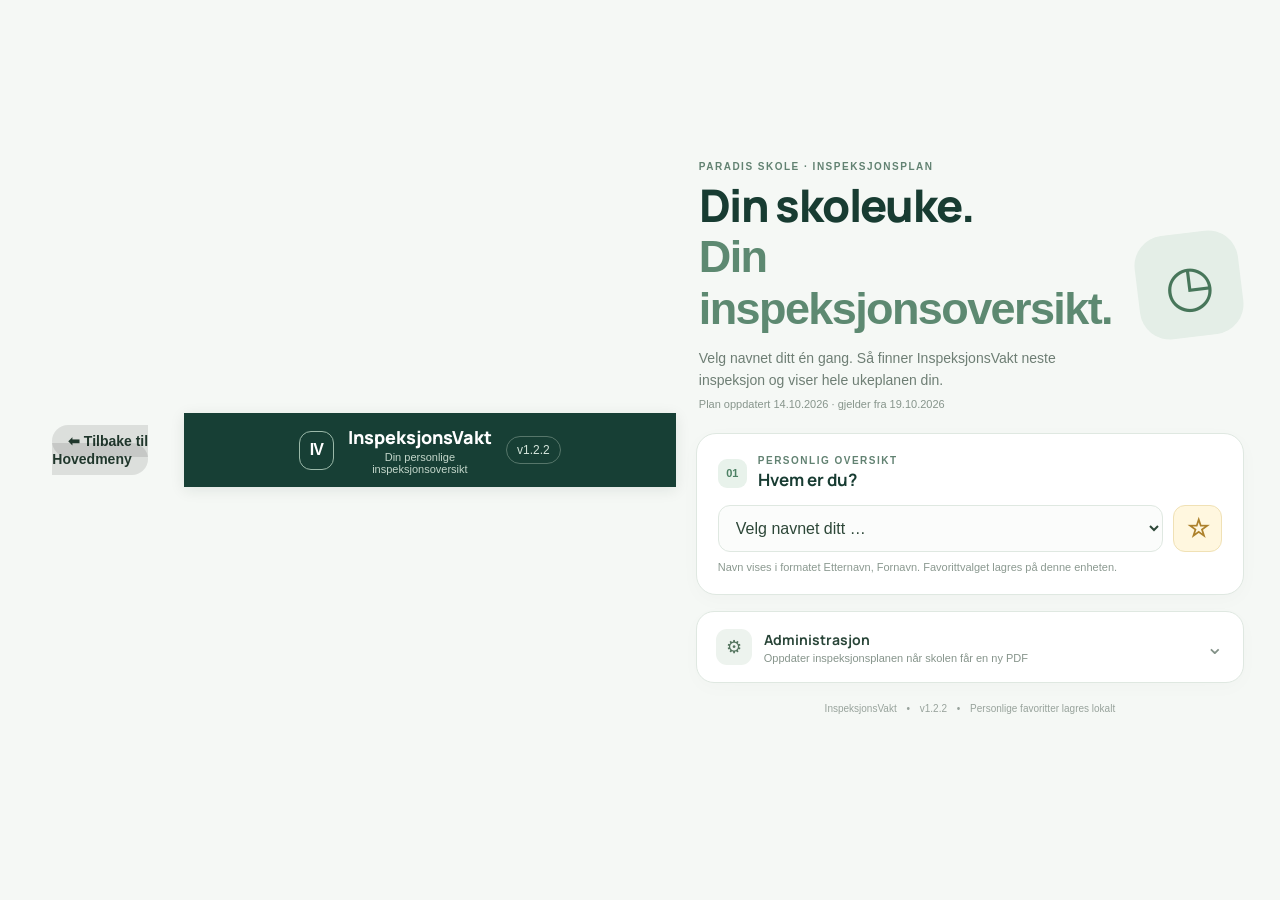
==== inspeksjonsvakt/index.html @ 03079c8e "Add files via upload" ====
<!doctype html>
<html lang="no">
<head>
    <link rel="stylesheet" href="../style.css">
  <meta charset="utf-8">
  <meta name="viewport" content="width=device-width, initial-scale=1">
  <meta name="theme-color" content="#173f35">
  <title>InspeksjonsVakt</title>
  <link rel="stylesheet" href="styles.css">
</head>
<body>
<div style="text-align:center; margin: 15px;"><a href="../index.html" style="text-decoration:none; background:rgba(0,0,0,0.1); color:inherit; padding:8px 16px; border-radius:20px; font-size:14px; font-weight:bold;">⬅ Tilbake til Hovedmeny</a></div>
  <header class="topbar">
    <div class="brand-mark">IV</div>
    <div class="brand-copy"><div class="brand">InspeksjonsVakt</div><div class="tagline">Din personlige inspeksjonsoversikt</div></div>
    <span class="version">v1.2.2</span>
  </header>
  <main>
    <section class="intro">
      <div>
        <p class="eyebrow">PARADIS SKOLE · INSPEKSJONSPLAN</p>
        <h1>Din skoleuke.<br><em>Din inspeksjonsoversikt.</em></h1>
        <p class="intro-text">Velg navnet ditt én gang. Så finner InspeksjonsVakt neste inspeksjon og viser hele ukeplanen din.</p>
        <p id="planMeta" class="plan-meta">Laster inspeksjonsplan …</p>
      </div>
      <div class="hero-symbol" aria-hidden="true">◷</div>
    </section>

    <section class="panel person-panel">
      <div class="panel-heading"><div class="step">01</div><div><p class="eyebrow">PERSONLIG OVERSIKT</p><h2>Hvem er du?</h2></div></div>
      <div class="person-controls">
        <select id="personSelect" aria-label="Velg navnet ditt"><option value="">Velg navnet ditt …</option></select>
        <button id="favoriteBtn" class="star-button" type="button" title="Lagre som favoritt" aria-label="Lagre som favoritt">☆</button>
      </div>
      <p class="small-note">Navn vises i formatet Etternavn, Fornavn. Favorittvalget lagres på denne enheten.</p>
    </section>

    <section id="dashboard" class="dashboard hidden">
      <div class="next-heading">
        <div><p class="eyebrow">DIN NESTE INSPEKSJON</p><h2 id="nextDate">—</h2></div>
        <div class="next-clock">◷</div>
      </div>
      <div class="next-card">
        <div class="next-time" id="nextTime">—</div>
        <div class="next-area-label">OMRÅDE</div>
        <div class="next-area" id="nextArea">—</div>
        <div id="countdown" class="countdown"></div>
      </div>
      <div class="week-box">
        <div class="week-header">
          <div><p class="eyebrow">DIN UKEPLAN</p><h3 id="weekTitle">Denne uken</h3></div>
          <div class="week-controls">
            <button id="prevWeek" class="week-arrow" aria-label="Forrige uke">‹</button>
            <button id="currentWeek" class="week-current">Denne uken</button>
            <button id="nextWeek" class="week-arrow" aria-label="Neste uke">›</button>
          </div>
        </div>
        <div id="weekGrid" class="week-grid"></div>
        <p class="week-footnote">Ved koder med skråstrek brukes første kode i partallsuker og andre kode i oddetallsuker, slik planen er tolket.</p>
      </div>
      <div class="upcoming-block">
        <div class="block-heading"><div class="step">02</div><h3>Kommende inspeksjoner</h3></div>
        <div id="upcomingList" class="upcoming-list"></div>
      </div>
    </section>

    <section id="unknownNotice" class="notice hidden" role="status">
      <span class="notice-icon">!</span><div><strong>Navnekoder må avklares</strong><p id="unknownText"></p></div>
    </section>

    <details class="admin-panel" id="adminPanel">
      <summary><span class="admin-icon">⚙</span><span><strong>Administrasjon</strong><small>Oppdater inspeksjonsplanen når skolen får en ny PDF</small></span><span class="summary-chevron">⌄</span></summary>
      <div class="admin-content">
        <div class="admin-step"><span>1</span><div><strong>Last opp ny inspeksjonsplan</strong><p>PDF-en bør ha samme tabelloppsett som planen fra Paradis skole. Appen leser tekst fra tabellen; skannede bildefiler kan ikke leses automatisk.</p></div></div>
        <label class="upload-box" for="pdfInput"><span class="upload-symbol">↑</span><strong>Velg PDF-fil</strong><small id="pdfFileName">Ingen fil valgt</small><input id="pdfInput" type="file" accept="application/pdf,.pdf"></label>
        <div class="effective-row"><label for="startDateInput">Planen gjelder fra (mandag)</label><input id="startDateInput" type="date" value="2026-10-19"></div>
        <button id="parsePdfBtn" class="button-primary" type="button" disabled>Les PDF og erstatt plan</button>
        <p id="parseStatus" class="status-text"></p>
        <div class="admin-divider"></div>
        <div class="admin-step"><span>2</span><div><strong>Kontroller ukjente navnekoder</strong><p>Disse kodene finnes i inspeksjonsplanen, men ikke i navnelisten. Fyll inn navn når de er avklart.</p></div></div>
        <div id="unknownEditor" class="unknown-editor"></div>
        <button id="saveNamesBtn" class="button-secondary" type="button">Lagre navneoppslag</button>
        <div class="admin-divider"></div>
        <div class="admin-step"><span>3</span><div><strong>Publiser den nye planen til alle</strong><p>Last ned <code>plan.json</code> og erstatt filen med samme navn i GitHub-repositoryet. Da får alle brukerne den samme planen etter at nettsiden er oppdatert.</p></div></div>
        <div class="admin-actions">
          <button id="exportPlanBtn" class="button-primary" type="button">Last ned plan.json</button>
          <button id="restorePlanBtn" class="button-secondary" type="button">Forkast lokale endringer</button>
        </div>
        <p class="admin-warning"><strong>Viktig om deling:</strong> Planen inneholder ansattes navn og hvor/når de har inspeksjon. Ikke legg <code>plan.json</code> i et offentlig GitHub-repository uten at skolen har godkjent offentlig publisering. GitHub Pages har ikke innlogging i denne løsningen.</p>
      </div>
    </details>

    <footer>InspeksjonsVakt <span>•</span> v1.2.2 <span>•</span> Personlige favoritter lagres lokalt</footer>
  </main>
  <script src="app.js" type="module"></script>
</body>
</html>
---- style.css ----
:root {
      --bg-color: #FAF7F2;
      --card-bg: rgba(255, 255, 255, 0.85);
      --text-main: #2C1A1D;
      --text-muted: #7D6B6E;
      
      /* Pastel Accent Colors */
      --fresh-bg: #FFE082;
      --fresh-hover: #FFD54F;
      --fresh-border: #FFB74D;
      
      --yes-bg: #A5D6A7;
      --yes-hover: #81C784;
      --yes-border: #66BB6A;
      
      --no-bg: #EF9A9A;
      --no-hover: #E57373;
      --no-border: #EF5350;

      --shadow: 0 12px 32px rgba(44, 26, 29, 0.06);
      --radius: 24px;
    }

    * {
      box-sizing: border-box;
      margin: 0;
      padding: 0;
      font-family: 'Plus Jakarta Sans', -apple-system, BlinkMacSystemFont, sans-serif;
      -webkit-tap-highlight-color: transparent;
    }

    body {
      background-color: var(--bg-color);
      background-image: 
        radial-gradient(at 10% 10%, rgba(255, 224, 130, 0.25) 0px, transparent 50%),
        radial-gradient(at 90% 90%, rgba(165, 214, 167, 0.25) 0px, transparent 50%),
        radial-gradient(at 50% 50%, rgba(239, 154, 154, 0.15) 0px, transparent 50%);
      background-attachment: fixed;
      color: var(--text-main);
      min-height: 100vh;
      display: flex;
      justify-content: center;
      align-items: center;
      padding: 20px 16px;
    }

    .app-container {
      width: 100%;
      max-width: 440px;
      display: flex;
      flex-direction: column;
      gap: 20px;
    }

    header {
      text-align: center;
      padding: 8px 0;
    }

    header h1 {
      font-size: 1.75rem;
      font-weight: 800;
      letter-spacing: -0.5px;
      color: var(--text-main);
      display: flex;
      align-items: center;
      justify-content: center;
      gap: 8px;
    }

    header p {
      font-size: 0.9rem;
      color: var(--text-muted);
      margin-top: 4px;
      font-weight: 600;
    }

    .card {
      background: var(--card-bg);
      backdrop-filter: blur(12px);
      -webkit-backdrop-filter: blur(12px);
      border: 1px solid rgba(255, 255, 255, 0.9);
      border-radius: var(--radius);
      padding: 24px;
      box-shadow: var(--shadow);
    }

    /* Status Visual Card */
    .status-display {
      text-align: center;
      display: flex;
      flex-direction: column;
      align-items: center;
      gap: 16px;
      position: relative;
      overflow: hidden;
    }

    .status-icon-wrapper {
      width: 110px;
      height: 110px;
      display: flex;
      align-items: center;
      justify-content: center;
      background: #FFFFFF;
      border-radius: 50%;
      box-shadow: 0 8px 20px rgba(0,0,0,0.04);
      padding: 16px;
      transition: transform 0.3s cubic-bezier(0.34, 1.56, 0.64, 1);
    }

    .status-icon-wrapper svg {
      width: 100%;
      height: 100%;
    }

    .status-badge {
      font-size: 1.35rem;
      font-weight: 800;
      color: var(--text-main);
    }

    .status-time {
      font-size: 0.85rem;
      font-weight: 600;
      color: var(--text-muted);
      background: rgba(0,0,0,0.04);
      padding: 6px 14px;
      border-radius: 20px;
    }

    /* Action Question & Buttons */
    .action-section {
      display: flex;
      flex-direction: column;
      gap: 16px;
    }

    .question-title {
      font-size: 0.85rem;
      font-weight: 800;
      text-transform: uppercase;
      letter-spacing: 1px;
      color: var(--text-muted);
      text-align: center;
    }

    .btn-group {
      display: flex;
      flex-direction: column;
      gap: 12px;
    }

    .btn {
      width: 100%;
      border: none;
      border-radius: 18px;
      padding: 16px 20px;
      font-size: 1rem;
      font-weight: 700;
      color: var(--text-main);
      cursor: pointer;
      display: flex;
      align-items: center;
      justify-content: space-between;
      transition: all 0.2s ease;
      box-shadow: 0 4px 12px rgba(0,0,0,0.03);
    }

    .btn:active {
      transform: scale(0.98);
    }

    .btn-icon-box {
      width: 36px;
      height: 36px;
      display: flex;
      align-items: center;
      justify-content: center;
    }

    .btn-fresh {
      background: var(--fresh-bg);
      border: 1.5px solid var(--fresh-border);
    }
    .btn-fresh:hover { background: var(--fresh-hover); }

    .btn-yes {
      background: var(--yes-bg);
      border: 1.5px solid var(--yes-border);
    }
    .btn-yes:hover { background: var(--yes-hover); }

    .btn-no {
      background: var(--no-bg);
      border: 1.5px solid var(--no-border);
    }
    .btn-no:hover { background: var(--no-hover); }

    /* Note Input */
    .note-input-container {
      display: flex;
      gap: 8px;
      margin-top: 4px;
    }

    .note-input {
      flex: 1;
      border: 1px solid rgba(0,0,0,0.08);
      border-radius: 12px;
      padding: 10px 14px;
      font-size: 0.85rem;
      background: #FFFFFF;
      color: var(--text-main);
      outline: none;
    }

    /* History Log */
    .history-title {
      font-size: 0.8rem;
      font-weight: 700;
      color: var(--text-muted);
      margin-bottom: 10px;
      text-transform: uppercase;
      letter-spacing: 0.5px;
    }

    .history-list {
      list-style: none;
      display: flex;
      flex-direction: column;
      gap: 8px;
      max-height: 140px;
      overflow-y: auto;
    }

    .history-item {
      display: flex;
      justify-content: space-between;
      align-items: center;
      font-size: 0.8rem;
      padding: 8px 12px;
      background: rgba(0,0,0,0.02);
      border-radius: 10px;
    }

    .history-text {
      font-weight: 600;
    }

    .history-time {
      color: var(--text-muted);
    }
---- inspeksjonsvakt/styles.css ----
@import url('https://fonts.googleapis.com/css2?family=DM+Sans:wght@400;500;600;700&family=Manrope:wght@500;600;700;800&display=swap');
:root{--ink:#183c32;--green:#1d5545;--mint:#e9f2ed;--paper:#f5f8f5;--muted:#75847b;--line:#dfe8e1;--gold:#d6a84e;--red:#9b4e3c}
*{box-sizing:border-box}body{margin:0;background:var(--paper);color:#20372c;font-family:'DM Sans',sans-serif}button,input,select{font:inherit}button{cursor:pointer;border:0;border-radius:12px;font-weight:700}.hidden{display:none!important}.topbar{height:74px;background:#173f35;color:#fff;display:flex;align-items:center;gap:12px;padding:0 max(20px,calc((100vw - 1050px)/2));position:sticky;top:0;z-index:5;box-shadow:0 3px 14px #102b2218}.brand-mark{height:39px;width:39px;border:1px solid #9bb9a9;border-radius:12px;display:grid;place-items:center;font-weight:800;letter-spacing:-1px}.brand{font:800 18px Manrope,sans-serif}.tagline{font-size:11px;color:#c4d7cb;margin-top:2px}.version{margin-left:auto;font-size:12px;color:#d4e5db;border:1px solid #56766a;border-radius:99px;padding:6px 10px}main{max-width:920px;margin:0 auto;padding:26px 20px 45px}.intro{display:flex;align-items:center;justify-content:space-between;gap:25px;padding:14px 3px 23px}.eyebrow{font-size:10px;letter-spacing:1.5px;font-weight:800;color:#628272;margin:0 0 8px}.intro h1{font:800 clamp(29px,5vw,45px)/1.12 Manrope,sans-serif;color:var(--ink);letter-spacing:-1.6px;margin:0}.intro h1 em{font-style:normal;color:#5d8971}.intro-text{max-width:570px;color:#6e7e74;line-height:1.6;margin:12px 0 7px;font-size:14px}.plan-meta{font-size:11px;color:#87958c;margin:0}.hero-symbol{height:104px;width:104px;flex:0 0 104px;border-radius:30px;background:#e4eee7;color:#47765a;display:grid;place-items:center;font-size:57px;transform:rotate(-7deg)}.panel{background:#fff;border:1px solid var(--line);border-radius:20px;padding:21px;margin-bottom:15px;box-shadow:0 5px 20px #183c3206}.panel-heading{display:flex;align-items:center;gap:11px;margin-bottom:14px}.step{height:29px;width:29px;flex:0 0 29px;border-radius:9px;background:#e8f2eb;color:#4d8064;display:grid;place-items:center;font-size:11px;font-weight:800}.panel-heading h2{font:700 17px Manrope,sans-serif;color:var(--ink);margin:0}.panel-heading .eyebrow{margin:0 0 2px}.person-controls{display:flex;gap:10px}.person-controls select{flex:1;min-width:0;border:1px solid var(--line);border-radius:12px;padding:13px;background:#fbfcfb;color:#2d4738}.star-button{width:49px;background:#fff7df;border:1px solid #f0e1b5;color:#ad812b;font-size:25px}.small-note{font-size:11px;color:#8b9990;margin:9px 0 0}.dashboard{background:#eaf2ec;border:1px solid #d6e4d9;border-radius:20px;padding:21px;margin-bottom:15px}.next-heading{display:flex;align-items:center;justify-content:space-between}.next-heading h2{font:700 21px Manrope,sans-serif;color:var(--ink);margin:0;text-transform:capitalize}.next-clock{height:42px;width:42px;background:#dce9df;border-radius:13px;display:grid;place-items:center;color:#477858;font-size:25px}.next-card{background:#fff;border:1px solid #dbe7de;border-radius:17px;padding:20px;margin-top:14px}.next-time{font:800 36px Manrope,sans-serif;letter-spacing:-1px;color:#1b4b37}.next-area-label{font-size:10px;letter-spacing:1.4px;color:#84958a;font-weight:800;margin-top:12px}.next-area{font:700 20px Manrope,sans-serif;color:#294c39;margin-top:4px}.countdown{font-size:12px;color:#6e8275;margin-top:9px}.week-box{background:#fff;border:1px solid #dce8de;border-radius:16px;padding:16px;margin-top:16px}.week-header{display:flex;align-items:center;justify-content:space-between;gap:10px;margin-bottom:13px}.week-header h3{font:700 17px Manrope,sans-serif;color:var(--ink);margin:0}.week-controls{display:flex;align-items:center;gap:5px}.week-arrow,.week-current{background:#edf4ee;color:#3e6b4d;padding:7px 11px;border-radius:9px;font-weight:700}.week-arrow{font-size:20px;line-height:1;min-width:34px}.week-current{font-size:11px}.week-grid{display:grid;grid-template-columns:repeat(5,minmax(0,1fr));gap:8px}.week-day{min-height:108px;border:1px solid #e3ebe4;border-radius:11px;padding:9px 8px;background:#fbfcfb}.week-day.is-today{background:#eff7f0;border-color:#9ebda5}.week-day-head{display:flex;justify-content:space-between;align-items:center;gap:4px;color:#829187;font-size:10px}.week-day-head strong{font:700 17px Manrope,sans-serif;color:#315641}.week-event{margin-top:8px;border-left:3px solid #659777;background:#eaf3ec;border-radius:5px;padding:6px 6px;display:flex;flex-direction:column;gap:3px}.week-event b{font-size:10px;color:#30583f}.week-event span{font-size:10px;line-height:1.25;color:#5e7565;overflow-wrap:anywhere}.week-empty{font-size:10px;color:#a2ada5;margin-top:16px}.week-footnote{font-size:10px;color:#88978d;margin:11px 0 0;line-height:1.5}.upcoming-block{margin-top:21px}.block-heading{display:flex;align-items:center;gap:10px;margin-bottom:11px}.block-heading h3{font:700 16px Manrope,sans-serif;color:var(--ink);margin:0}.upcoming-list{display:grid;gap:8px}.upcoming-item{display:flex;align-items:center;gap:12px;background:#f8fbf8;border:1px solid #dce8de;border-radius:12px;padding:11px 13px}.upcoming-date{min-width:76px;font-size:11px;font-weight:700;color:#5c7866}.upcoming-time{font-size:12px;font-weight:700;color:#2b4a37}.upcoming-area{font-size:11px;color:#74847a;margin-top:3px}.notice{display:flex;gap:12px;align-items:flex-start;background:#fff8e9;border:1px solid #edddb5;border-radius:14px;padding:14px;margin:0 0 15px}.notice-icon{height:24px;width:24px;flex:0 0 24px;background:#f5e9c8;color:#9c7420;border-radius:8px;display:grid;place-items:center;font-weight:800}.notice strong{font-size:13px;color:#75591f}.notice p{font-size:12px;line-height:1.5;color:#806d46;margin:4px 0 0}.admin-panel{background:#fff;border:1px solid var(--line);border-radius:18px;margin-top:16px;box-shadow:0 5px 20px #183c3205}.admin-panel summary{list-style:none;display:flex;align-items:center;gap:12px;padding:17px 19px;cursor:pointer}.admin-panel summary::-webkit-details-marker{display:none}.admin-icon{width:36px;height:36px;display:grid;place-items:center;background:#edf3ee;border-radius:11px;color:#54745e;font-size:18px}.admin-panel summary strong{display:block;color:#294538;font:700 14px Manrope,sans-serif}.admin-panel summary small{display:block;color:#86948b;font-size:11px;margin-top:3px}.summary-chevron{margin-left:auto;color:#829187;font-size:21px}.admin-content{padding:0 19px 19px;border-top:1px solid #edf1ed}.admin-step{display:flex;gap:11px;margin:17px 0 11px}.admin-step>span{height:24px;width:24px;flex:0 0 24px;border-radius:8px;background:#e8f2eb;color:#4d8064;display:grid;place-items:center;font-size:11px;font-weight:800}.admin-step strong{font-size:13px;color:#315541}.admin-step p{font-size:11px;line-height:1.5;color:#819087;margin:4px 0 0}.upload-box{display:flex;align-items:center;gap:10px;padding:13px;border:1px dashed #b8cdbf;border-radius:13px;background:#f8fbf8;cursor:pointer}.upload-symbol{height:33px;width:33px;display:grid;place-items:center;border-radius:10px;background:#e2eee5;color:#4e7b60;font-size:21px}.upload-box strong{font-size:12px;color:#315541}.upload-box small{margin-left:auto;font-size:11px;color:#89978e;max-width:45%;overflow-wrap:anywhere;text-align:right}.upload-box input{display:none}.effective-row{display:flex;align-items:center;justify-content:space-between;gap:10px;margin:12px 0}.effective-row label{font-size:11px;font-weight:700;color:#63776a}.effective-row input{border:1px solid var(--line);border-radius:9px;padding:8px;font-size:12px;color:#355240}.button-primary,.button-secondary{padding:10px 14px;font-size:12px}.button-primary{background:var(--green);color:white}.button-primary:disabled{opacity:.45;cursor:not-allowed}.button-secondary{background:#edf3ee;color:#3c654d}.status-text{font-size:11px;line-height:1.5;color:#718279;margin:9px 0 0;white-space:pre-line}.admin-divider{height:1px;background:#edf1ed;margin:18px 0}.unknown-editor{display:grid;grid-template-columns:repeat(3,minmax(0,1fr));gap:8px;margin:12px 0}.unknown-field{display:flex;flex-direction:column;gap:5px}.unknown-field label{font-size:10px;font-weight:800;color:#74847a}.unknown-field input{width:100%;min-width:0;border:1px solid var(--line);border-radius:9px;padding:9px;font-size:11px}.admin-actions{display:flex;gap:8px;flex-wrap:wrap}.admin-warning{font-size:11px;line-height:1.55;color:#875e37;background:#fff7ec;border-radius:10px;padding:11px;margin:14px 0 0}.admin-warning strong{color:#784d29}code{font-size:10px;background:#f0f3f0;padding:2px 4px;border-radius:4px}footer{text-align:center;color:#98a39c;font-size:10px;padding:20px}footer span{padding:0 7px}
@media(max-width:700px){main{padding:17px 12px 34px}.topbar{padding:0 14px;height:67px}.intro{padding:10px 2px 20px}.intro h1{font-size:32px}.hero-symbol{width:68px;height:68px;flex-basis:68px;border-radius:20px;font-size:38px}.intro-text{font-size:12px}.panel,.dashboard{padding:16px;border-radius:17px}.next-time{font-size:32px}.week-grid{grid-template-columns:repeat(2,minmax(0,1fr))}.week-day{min-height:84px}.week-header{align-items:flex-start;flex-direction:column}.week-controls{align-self:flex-end}.unknown-editor{grid-template-columns:1fr}.effective-row{align-items:flex-start;flex-direction:column}.effective-row input{width:100%}}
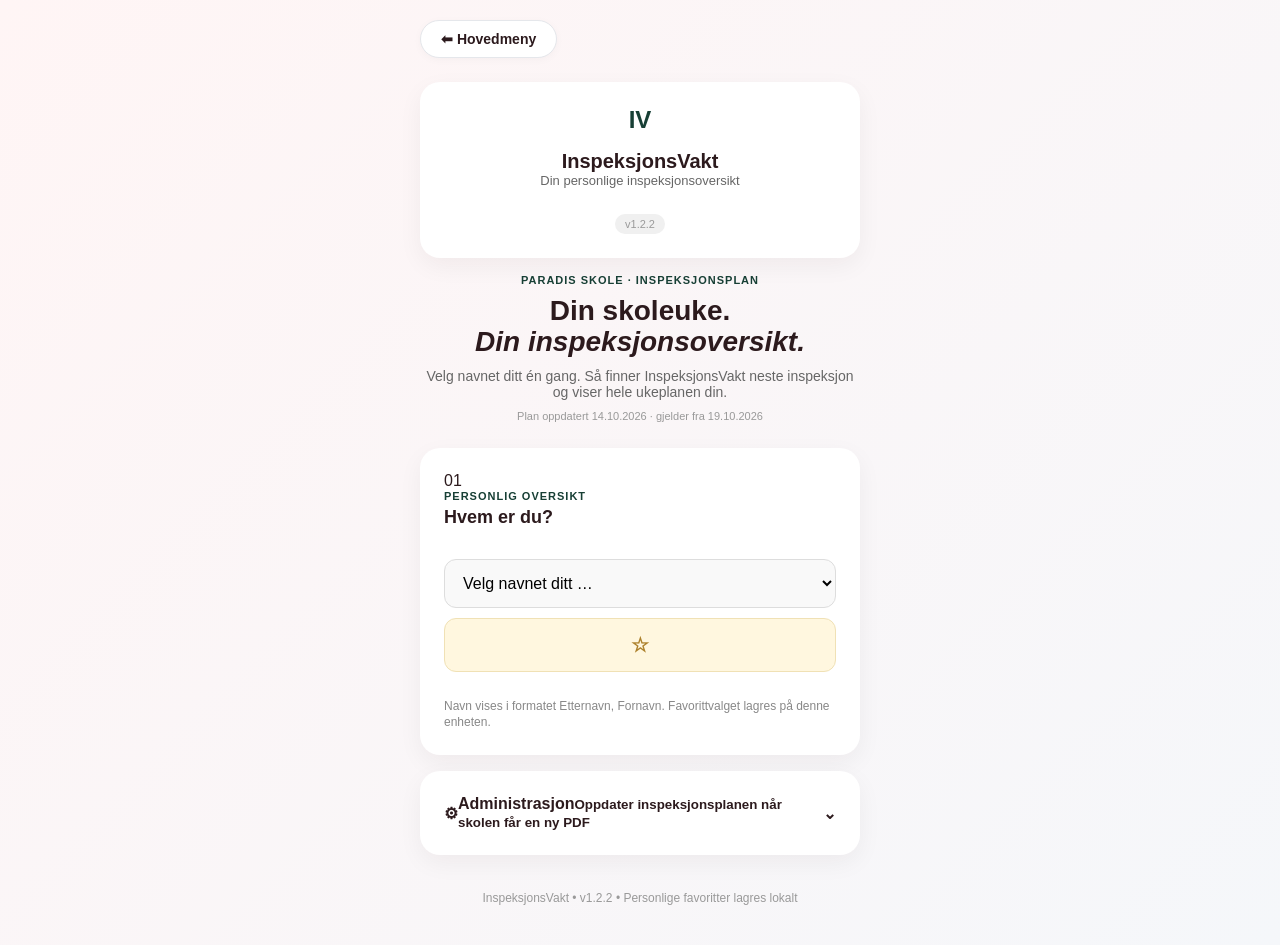
==== commit 624505df: "Add files via upload" ====
--- a/inspeksjonsvakt/index.html
+++ b/inspeksjonsvakt/index.html
@@ -1,7 +1,7 @@
 <!doctype html>
 <html lang="no">
 <head>
-    <link rel="stylesheet" href="../style.css">
+  <link rel="stylesheet" href="../style.css">
   <meta charset="utf-8">
   <meta name="viewport" content="width=device-width, initial-scale=1">
   <meta name="theme-color" content="#173f35">
@@ -9,13 +9,14 @@
   <link rel="stylesheet" href="styles.css">
 </head>
 <body>
-<div style="text-align:center; margin: 15px;"><a href="../index.html" style="text-decoration:none; background:rgba(0,0,0,0.1); color:inherit; padding:8px 16px; border-radius:20px; font-size:14px; font-weight:bold;">⬅ Tilbake til Hovedmeny</a></div>
-  <header class="topbar">
+<div class="app-container">
+<a href="../index.html" class="back-button">⬅ Hovedmeny</a>
+  <div class="card" style="align-items: center; text-align: center; border-radius: 20px;">
     <div class="brand-mark">IV</div>
     <div class="brand-copy"><div class="brand">InspeksjonsVakt</div><div class="tagline">Din personlige inspeksjonsoversikt</div></div>
     <span class="version">v1.2.2</span>
-  </header>
-  <main>
+  </div>
+  <div style="display:flex; flex-direction:column; gap:16px;">
     <section class="intro">
       <div>
         <p class="eyebrow">PARADIS SKOLE · INSPEKSJONSPLAN</p>
@@ -26,7 +27,7 @@
       <div class="hero-symbol" aria-hidden="true">◷</div>
     </section>
 
-    <section class="panel person-panel">
+    <section class="card">
       <div class="panel-heading"><div class="step">01</div><div><p class="eyebrow">PERSONLIG OVERSIKT</p><h2>Hvem er du?</h2></div></div>
       <div class="person-controls">
         <select id="personSelect" aria-label="Velg navnet ditt"><option value="">Velg navnet ditt …</option></select>
@@ -35,7 +36,7 @@
       <p class="small-note">Navn vises i formatet Etternavn, Fornavn. Favorittvalget lagres på denne enheten.</p>
     </section>
 
-    <section id="dashboard" class="dashboard hidden">
+    <section id="dashboard" class="card hidden">
       <div class="next-heading">
         <div><p class="eyebrow">DIN NESTE INSPEKSJON</p><h2 id="nextDate">—</h2></div>
         <div class="next-clock">◷</div>
@@ -68,7 +69,7 @@
       <span class="notice-icon">!</span><div><strong>Navnekoder må avklares</strong><p id="unknownText"></p></div>
     </section>
 
-    <details class="admin-panel" id="adminPanel">
+    <details class="card admin-panel" id="adminPanel">
       <summary><span class="admin-icon">⚙</span><span><strong>Administrasjon</strong><small>Oppdater inspeksjonsplanen når skolen får en ny PDF</small></span><span class="summary-chevron">⌄</span></summary>
       <div class="admin-content">
         <div class="admin-step"><span>1</span><div><strong>Last opp ny inspeksjonsplan</strong><p>PDF-en bør ha samme tabelloppsett som planen fra Paradis skole. Appen leser tekst fra tabellen; skannede bildefiler kan ikke leses automatisk.</p></div></div>
@@ -91,7 +92,8 @@
     </details>
 
     <footer>InspeksjonsVakt <span>•</span> v1.2.2 <span>•</span> Personlige favoritter lagres lokalt</footer>
-  </main>
+  </div>
   <script src="app.js" type="module"></script>
+</div>
 </body>
 </html>
--- a/style.css
+++ b/style.css
@@ -1,255 +1,63 @@
-
-    :root {
-      --bg-color: #FAF7F2;
-      --card-bg: rgba(255, 255, 255, 0.85);
-      --text-main: #2C1A1D;
-      --text-muted: #7D6B6E;
-      
-      /* Pastel Accent Colors */
-      --fresh-bg: #FFE082;
-      --fresh-hover: #FFD54F;
-      --fresh-border: #FFB74D;
-      
-      --yes-bg: #A5D6A7;
-      --yes-hover: #81C784;
-      --yes-border: #66BB6A;
-      
-      --no-bg: #EF9A9A;
-      --no-hover: #E57373;
-      --no-border: #EF5350;
-
-      --shadow: 0 12px 32px rgba(44, 26, 29, 0.06);
-      --radius: 24px;
-    }
-
-    * {
-      box-sizing: border-box;
-      margin: 0;
-      padding: 0;
-      font-family: 'Plus Jakarta Sans', -apple-system, BlinkMacSystemFont, sans-serif;
-      -webkit-tap-highlight-color: transparent;
-    }
-
-    body {
-      background-color: var(--bg-color);
-      background-image: 
-        radial-gradient(at 10% 10%, rgba(255, 224, 130, 0.25) 0px, transparent 50%),
-        radial-gradient(at 90% 90%, rgba(165, 214, 167, 0.25) 0px, transparent 50%),
-        radial-gradient(at 50% 50%, rgba(239, 154, 154, 0.15) 0px, transparent 50%);
-      background-attachment: fixed;
-      color: var(--text-main);
-      min-height: 100vh;
-      display: flex;
-      justify-content: center;
-      align-items: center;
-      padding: 20px 16px;
-    }
-
-    .app-container {
-      width: 100%;
-      max-width: 440px;
-      display: flex;
-      flex-direction: column;
-      gap: 20px;
-    }
-
-    header {
-      text-align: center;
-      padding: 8px 0;
-    }
-
-    header h1 {
-      font-size: 1.75rem;
-      font-weight: 800;
-      letter-spacing: -0.5px;
-      color: var(--text-main);
-      display: flex;
-      align-items: center;
-      justify-content: center;
-      gap: 8px;
-    }
-
-    header p {
-      font-size: 0.9rem;
-      color: var(--text-muted);
-      margin-top: 4px;
-      font-weight: 600;
-    }
-
-    .card {
-      background: var(--card-bg);
-      backdrop-filter: blur(12px);
-      -webkit-backdrop-filter: blur(12px);
-      border: 1px solid rgba(255, 255, 255, 0.9);
-      border-radius: var(--radius);
-      padding: 24px;
-      box-shadow: var(--shadow);
-    }
-
-    /* Status Visual Card */
-    .status-display {
-      text-align: center;
-      display: flex;
-      flex-direction: column;
-      align-items: center;
-      gap: 16px;
-      position: relative;
-      overflow: hidden;
-    }
-
-    .status-icon-wrapper {
-      width: 110px;
-      height: 110px;
-      display: flex;
-      align-items: center;
-      justify-content: center;
-      background: #FFFFFF;
-      border-radius: 50%;
-      box-shadow: 0 8px 20px rgba(0,0,0,0.04);
-      padding: 16px;
-      transition: transform 0.3s cubic-bezier(0.34, 1.56, 0.64, 1);
-    }
-
-    .status-icon-wrapper svg {
-      width: 100%;
-      height: 100%;
-    }
-
-    .status-badge {
-      font-size: 1.35rem;
-      font-weight: 800;
-      color: var(--text-main);
-    }
-
-    .status-time {
-      font-size: 0.85rem;
-      font-weight: 600;
-      color: var(--text-muted);
-      background: rgba(0,0,0,0.04);
-      padding: 6px 14px;
-      border-radius: 20px;
-    }
-
-    /* Action Question & Buttons */
-    .action-section {
-      display: flex;
-      flex-direction: column;
-      gap: 16px;
-    }
-
-    .question-title {
-      font-size: 0.85rem;
-      font-weight: 800;
-      text-transform: uppercase;
-      letter-spacing: 1px;
-      color: var(--text-muted);
-      text-align: center;
-    }
-
-    .btn-group {
-      display: flex;
-      flex-direction: column;
-      gap: 12px;
-    }
-
-    .btn {
-      width: 100%;
-      border: none;
-      border-radius: 18px;
-      padding: 16px 20px;
-      font-size: 1rem;
-      font-weight: 700;
-      color: var(--text-main);
-      cursor: pointer;
-      display: flex;
-      align-items: center;
-      justify-content: space-between;
-      transition: all 0.2s ease;
-      box-shadow: 0 4px 12px rgba(0,0,0,0.03);
-    }
-
-    .btn:active {
-      transform: scale(0.98);
-    }
-
-    .btn-icon-box {
-      width: 36px;
-      height: 36px;
-      display: flex;
-      align-items: center;
-      justify-content: center;
-    }
-
-    .btn-fresh {
-      background: var(--fresh-bg);
-      border: 1.5px solid var(--fresh-border);
-    }
-    .btn-fresh:hover { background: var(--fresh-hover); }
-
-    .btn-yes {
-      background: var(--yes-bg);
-      border: 1.5px solid var(--yes-border);
-    }
-    .btn-yes:hover { background: var(--yes-hover); }
-
-    .btn-no {
-      background: var(--no-bg);
-      border: 1.5px solid var(--no-border);
-    }
-    .btn-no:hover { background: var(--no-hover); }
-
-    /* Note Input */
-    .note-input-container {
-      display: flex;
-      gap: 8px;
-      margin-top: 4px;
-    }
-
-    .note-input {
-      flex: 1;
-      border: 1px solid rgba(0,0,0,0.08);
-      border-radius: 12px;
-      padding: 10px 14px;
-      font-size: 0.85rem;
-      background: #FFFFFF;
-      color: var(--text-main);
-      outline: none;
-    }
-
-    /* History Log */
-    .history-title {
-      font-size: 0.8rem;
-      font-weight: 700;
-      color: var(--text-muted);
-      margin-bottom: 10px;
-      text-transform: uppercase;
-      letter-spacing: 0.5px;
-    }
-
-    .history-list {
-      list-style: none;
-      display: flex;
-      flex-direction: column;
-      gap: 8px;
-      max-height: 140px;
-      overflow-y: auto;
-    }
-
-    .history-item {
-      display: flex;
-      justify-content: space-between;
-      align-items: center;
-      font-size: 0.8rem;
-      padding: 8px 12px;
-      background: rgba(0,0,0,0.02);
-      border-radius: 10px;
-    }
-
-    .history-text {
-      font-weight: 600;
-    }
-
-    .history-time {
-      color: var(--text-muted);
-    }
-  +:root {
+  --bg-color: #f5f7fa;
+  --card-bg: #ffffff;
+  --text-main: #2C1A1D;
+  --text-muted: #7D6B6E;
+  --primary: #4f46e5;
+  --shadow: 0 8px 24px rgba(44, 26, 29, 0.05);
+  --radius: 20px;
+}
+* {
+  box-sizing: border-box;
+  margin: 0;
+  padding: 0;
+  font-family: 'Plus Jakarta Sans', -apple-system, BlinkMacSystemFont, sans-serif;
+  -webkit-tap-highlight-color: transparent;
+}
+body {
+  background: linear-gradient(135deg, #fff5f5 0%, #f5f7fa 100%);
+  color: var(--text-main);
+  min-height: 100vh;
+  display: flex;
+  flex-direction: column;
+  align-items: center;
+  padding: 20px 16px;
+  overflow-x: hidden;
+}
+.app-container {
+  width: 100%;
+  max-width: 440px;
+  display: flex;
+  flex-direction: column;
+  gap: 16px;
+}
+.card {
+  background: var(--card-bg);
+  border-radius: var(--radius);
+  padding: 24px;
+  box-shadow: var(--shadow);
+  display: flex;
+  flex-direction: column;
+  gap: 16px;
+  width: 100%;
+}
+.back-button {
+  align-self: flex-start;
+  margin-bottom: 8px;
+  padding: 10px 20px;
+  background-color: #ffffff;
+  border: 1px solid #e5e7eb;
+  border-radius: 20px;
+  text-decoration: none;
+  color: var(--text-main);
+  font-weight: 700;
+  font-size: 14px;
+  box-shadow: 0 2px 8px rgba(0,0,0,0.03);
+  display: inline-flex;
+  align-items: center;
+  gap: 8px;
+  transition: all 0.2s ease;
+}
+.back-button:active {
+  transform: scale(0.97);
+}
--- a/inspeksjonsvakt/styles.css
+++ b/inspeksjonsvakt/styles.css
@@ -1,4 +1,60 @@
-@import url('https://fonts.googleapis.com/css2?family=DM+Sans:wght@400;500;600;700&family=Manrope:wght@500;600;700;800&display=swap');
-:root{--ink:#183c32;--green:#1d5545;--mint:#e9f2ed;--paper:#f5f8f5;--muted:#75847b;--line:#dfe8e1;--gold:#d6a84e;--red:#9b4e3c}
-*{box-sizing:border-box}body{margin:0;background:var(--paper);color:#20372c;font-family:'DM Sans',sans-serif}button,input,select{font:inherit}button{cursor:pointer;border:0;border-radius:12px;font-weight:700}.hidden{display:none!important}.topbar{height:74px;background:#173f35;color:#fff;display:flex;align-items:center;gap:12px;padding:0 max(20px,calc((100vw - 1050px)/2));position:sticky;top:0;z-index:5;box-shadow:0 3px 14px #102b2218}.brand-mark{height:39px;width:39px;border:1px solid #9bb9a9;border-radius:12px;display:grid;place-items:center;font-weight:800;letter-spacing:-1px}.brand{font:800 18px Manrope,sans-serif}.tagline{font-size:11px;color:#c4d7cb;margin-top:2px}.version{margin-left:auto;font-size:12px;color:#d4e5db;border:1px solid #56766a;border-radius:99px;padding:6px 10px}main{max-width:920px;margin:0 auto;padding:26px 20px 45px}.intro{display:flex;align-items:center;justify-content:space-between;gap:25px;padding:14px 3px 23px}.eyebrow{font-size:10px;letter-spacing:1.5px;font-weight:800;color:#628272;margin:0 0 8px}.intro h1{font:800 clamp(29px,5vw,45px)/1.12 Manrope,sans-serif;color:var(--ink);letter-spacing:-1.6px;margin:0}.intro h1 em{font-style:normal;color:#5d8971}.intro-text{max-width:570px;color:#6e7e74;line-height:1.6;margin:12px 0 7px;font-size:14px}.plan-meta{font-size:11px;color:#87958c;margin:0}.hero-symbol{height:104px;width:104px;flex:0 0 104px;border-radius:30px;background:#e4eee7;color:#47765a;display:grid;place-items:center;font-size:57px;transform:rotate(-7deg)}.panel{background:#fff;border:1px solid var(--line);border-radius:20px;padding:21px;margin-bottom:15px;box-shadow:0 5px 20px #183c3206}.panel-heading{display:flex;align-items:center;gap:11px;margin-bottom:14px}.step{height:29px;width:29px;flex:0 0 29px;border-radius:9px;background:#e8f2eb;color:#4d8064;display:grid;place-items:center;font-size:11px;font-weight:800}.panel-heading h2{font:700 17px Manrope,sans-serif;color:var(--ink);margin:0}.panel-heading .eyebrow{margin:0 0 2px}.person-controls{display:flex;gap:10px}.person-controls select{flex:1;min-width:0;border:1px solid var(--line);border-radius:12px;padding:13px;background:#fbfcfb;color:#2d4738}.star-button{width:49px;background:#fff7df;border:1px solid #f0e1b5;color:#ad812b;font-size:25px}.small-note{font-size:11px;color:#8b9990;margin:9px 0 0}.dashboard{background:#eaf2ec;border:1px solid #d6e4d9;border-radius:20px;padding:21px;margin-bottom:15px}.next-heading{display:flex;align-items:center;justify-content:space-between}.next-heading h2{font:700 21px Manrope,sans-serif;color:var(--ink);margin:0;text-transform:capitalize}.next-clock{height:42px;width:42px;background:#dce9df;border-radius:13px;display:grid;place-items:center;color:#477858;font-size:25px}.next-card{background:#fff;border:1px solid #dbe7de;border-radius:17px;padding:20px;margin-top:14px}.next-time{font:800 36px Manrope,sans-serif;letter-spacing:-1px;color:#1b4b37}.next-area-label{font-size:10px;letter-spacing:1.4px;color:#84958a;font-weight:800;margin-top:12px}.next-area{font:700 20px Manrope,sans-serif;color:#294c39;margin-top:4px}.countdown{font-size:12px;color:#6e8275;margin-top:9px}.week-box{background:#fff;border:1px solid #dce8de;border-radius:16px;padding:16px;margin-top:16px}.week-header{display:flex;align-items:center;justify-content:space-between;gap:10px;margin-bottom:13px}.week-header h3{font:700 17px Manrope,sans-serif;color:var(--ink);margin:0}.week-controls{display:flex;align-items:center;gap:5px}.week-arrow,.week-current{background:#edf4ee;color:#3e6b4d;padding:7px 11px;border-radius:9px;font-weight:700}.week-arrow{font-size:20px;line-height:1;min-width:34px}.week-current{font-size:11px}.week-grid{display:grid;grid-template-columns:repeat(5,minmax(0,1fr));gap:8px}.week-day{min-height:108px;border:1px solid #e3ebe4;border-radius:11px;padding:9px 8px;background:#fbfcfb}.week-day.is-today{background:#eff7f0;border-color:#9ebda5}.week-day-head{display:flex;justify-content:space-between;align-items:center;gap:4px;color:#829187;font-size:10px}.week-day-head strong{font:700 17px Manrope,sans-serif;color:#315641}.week-event{margin-top:8px;border-left:3px solid #659777;background:#eaf3ec;border-radius:5px;padding:6px 6px;display:flex;flex-direction:column;gap:3px}.week-event b{font-size:10px;color:#30583f}.week-event span{font-size:10px;line-height:1.25;color:#5e7565;overflow-wrap:anywhere}.week-empty{font-size:10px;color:#a2ada5;margin-top:16px}.week-footnote{font-size:10px;color:#88978d;margin:11px 0 0;line-height:1.5}.upcoming-block{margin-top:21px}.block-heading{display:flex;align-items:center;gap:10px;margin-bottom:11px}.block-heading h3{font:700 16px Manrope,sans-serif;color:var(--ink);margin:0}.upcoming-list{display:grid;gap:8px}.upcoming-item{display:flex;align-items:center;gap:12px;background:#f8fbf8;border:1px solid #dce8de;border-radius:12px;padding:11px 13px}.upcoming-date{min-width:76px;font-size:11px;font-weight:700;color:#5c7866}.upcoming-time{font-size:12px;font-weight:700;color:#2b4a37}.upcoming-area{font-size:11px;color:#74847a;margin-top:3px}.notice{display:flex;gap:12px;align-items:flex-start;background:#fff8e9;border:1px solid #edddb5;border-radius:14px;padding:14px;margin:0 0 15px}.notice-icon{height:24px;width:24px;flex:0 0 24px;background:#f5e9c8;color:#9c7420;border-radius:8px;display:grid;place-items:center;font-weight:800}.notice strong{font-size:13px;color:#75591f}.notice p{font-size:12px;line-height:1.5;color:#806d46;margin:4px 0 0}.admin-panel{background:#fff;border:1px solid var(--line);border-radius:18px;margin-top:16px;box-shadow:0 5px 20px #183c3205}.admin-panel summary{list-style:none;display:flex;align-items:center;gap:12px;padding:17px 19px;cursor:pointer}.admin-panel summary::-webkit-details-marker{display:none}.admin-icon{width:36px;height:36px;display:grid;place-items:center;background:#edf3ee;border-radius:11px;color:#54745e;font-size:18px}.admin-panel summary strong{display:block;color:#294538;font:700 14px Manrope,sans-serif}.admin-panel summary small{display:block;color:#86948b;font-size:11px;margin-top:3px}.summary-chevron{margin-left:auto;color:#829187;font-size:21px}.admin-content{padding:0 19px 19px;border-top:1px solid #edf1ed}.admin-step{display:flex;gap:11px;margin:17px 0 11px}.admin-step>span{height:24px;width:24px;flex:0 0 24px;border-radius:8px;background:#e8f2eb;color:#4d8064;display:grid;place-items:center;font-size:11px;font-weight:800}.admin-step strong{font-size:13px;color:#315541}.admin-step p{font-size:11px;line-height:1.5;color:#819087;margin:4px 0 0}.upload-box{display:flex;align-items:center;gap:10px;padding:13px;border:1px dashed #b8cdbf;border-radius:13px;background:#f8fbf8;cursor:pointer}.upload-symbol{height:33px;width:33px;display:grid;place-items:center;border-radius:10px;background:#e2eee5;color:#4e7b60;font-size:21px}.upload-box strong{font-size:12px;color:#315541}.upload-box small{margin-left:auto;font-size:11px;color:#89978e;max-width:45%;overflow-wrap:anywhere;text-align:right}.upload-box input{display:none}.effective-row{display:flex;align-items:center;justify-content:space-between;gap:10px;margin:12px 0}.effective-row label{font-size:11px;font-weight:700;color:#63776a}.effective-row input{border:1px solid var(--line);border-radius:9px;padding:8px;font-size:12px;color:#355240}.button-primary,.button-secondary{padding:10px 14px;font-size:12px}.button-primary{background:var(--green);color:white}.button-primary:disabled{opacity:.45;cursor:not-allowed}.button-secondary{background:#edf3ee;color:#3c654d}.status-text{font-size:11px;line-height:1.5;color:#718279;margin:9px 0 0;white-space:pre-line}.admin-divider{height:1px;background:#edf1ed;margin:18px 0}.unknown-editor{display:grid;grid-template-columns:repeat(3,minmax(0,1fr));gap:8px;margin:12px 0}.unknown-field{display:flex;flex-direction:column;gap:5px}.unknown-field label{font-size:10px;font-weight:800;color:#74847a}.unknown-field input{width:100%;min-width:0;border:1px solid var(--line);border-radius:9px;padding:9px;font-size:11px}.admin-actions{display:flex;gap:8px;flex-wrap:wrap}.admin-warning{font-size:11px;line-height:1.55;color:#875e37;background:#fff7ec;border-radius:10px;padding:11px;margin:14px 0 0}.admin-warning strong{color:#784d29}code{font-size:10px;background:#f0f3f0;padding:2px 4px;border-radius:4px}footer{text-align:center;color:#98a39c;font-size:10px;padding:20px}footer span{padding:0 7px}
-@media(max-width:700px){main{padding:17px 12px 34px}.topbar{padding:0 14px;height:67px}.intro{padding:10px 2px 20px}.intro h1{font-size:32px}.hero-symbol{width:68px;height:68px;flex-basis:68px;border-radius:20px;font-size:38px}.intro-text{font-size:12px}.panel,.dashboard{padding:16px;border-radius:17px}.next-time{font-size:32px}.week-grid{grid-template-columns:repeat(2,minmax(0,1fr))}.week-day{min-height:84px}.week-header{align-items:flex-start;flex-direction:column}.week-controls{align-self:flex-end}.unknown-editor{grid-template-columns:1fr}.effective-row{align-items:flex-start;flex-direction:column}.effective-row input{width:100%}}
+.brand-mark { font-size: 24px; font-weight: 900; color: #173f35; }
+.brand { font-size: 20px; font-weight: 800; color: #2C1A1D; }
+.tagline { font-size: 13px; color: #666; }
+.version { font-size: 11px; color: #999; margin-top: 10px; display: inline-block; padding: 4px 10px; background: #f0f0f0; border-radius: 10px; }
+.intro { text-align: center; margin-bottom: 10px; }
+.intro h1 { font-size: 28px; line-height: 1.1; margin: 10px 0; color: #2C1A1D; }
+.intro-text { font-size: 14px; color: #666; margin-bottom: 10px; }
+.plan-meta { font-size: 11px; color: #999; }
+.hero-symbol { display: none; }
+.panel-heading, .next-heading, .block-heading { margin-bottom: 15px; }
+.panel-heading h2, .next-heading h2, .block-heading h3 { font-size: 18px; font-weight: 800; margin: 5px 0 0; color: #2C1A1D; }
+.eyebrow { font-size: 11px; font-weight: 700; color: #173f35; letter-spacing: 1px; text-transform: uppercase; }
+.person-controls { display: flex; flex-direction: column; gap: 10px; }
+.person-controls select { width: 100%; padding: 14px; border-radius: 12px; border: 1px solid #ddd; font-size: 16px; background: #f9f9f9; }
+.star-button { padding: 14px; border-radius: 12px; background: #fff7df; border: 1px solid #f0e1b5; color: #ad812b; font-size: 20px; font-weight: bold; width: 100%;}
+.small-note { font-size: 12px; color: #888; margin-top: 10px; line-height: 1.4; }
+.next-card { background: #f5f7fa; border-radius: 16px; padding: 20px; text-align: center; margin-bottom: 20px; border: 1px solid #eee; }
+.next-time { font-size: 36px; font-weight: 900; color: #173f35; letter-spacing: -1px; }
+.next-area-label { font-size: 11px; font-weight: 700; color: #888; margin-top: 10px; }
+.next-area { font-size: 22px; font-weight: 800; color: #2C1A1D; }
+.countdown { font-size: 14px; color: #d97706; font-weight: 700; margin-top: 10px; }
+.week-box { margin-top: 20px; }
+.week-header { display: flex; flex-direction: column; gap: 10px; margin-bottom: 15px; }
+.week-header h3 { font-size: 18px; font-weight: 800; margin: 5px 0 0; }
+.week-controls { display: flex; gap: 5px; width: 100%; }
+.week-arrow, .week-current { flex: 1; padding: 12px; background: #f0f4f8; border-radius: 10px; font-weight: 700; color: #173f35; border: none; cursor: pointer;}
+.week-current { flex: 2; }
+.week-grid { display: flex; flex-direction: column; gap: 12px; }
+.week-day { background: #fafafa; border: 1px solid #eee; border-radius: 16px; padding: 16px; }
+.week-day.is-today { background: #f0f7ff; border-color: #cce0ff; }
+.week-day-head { display: flex; justify-content: space-between; align-items: center; color: #666; font-size: 13px; font-weight: 700; margin-bottom: 10px; text-transform: uppercase; }
+.week-day-head strong { font-size: 20px; color: #2C1A1D; }
+.week-event { background: #e0e7ff; color: #3730a3; padding: 12px; border-radius: 10px; margin-top: 5px; display: flex; flex-direction: column; gap: 4px; }
+.week-empty { font-size: 14px; color: #999; font-style: italic; margin-top: 5px; }
+.upcoming-list { display: flex; flex-direction: column; gap: 10px; }
+.upcoming-item { background: #fafafa; border: 1px solid #eee; border-radius: 12px; padding: 12px 16px; display: flex; align-items: center; gap: 15px; }
+.upcoming-date { font-size: 13px; font-weight: 800; color: #666; width: 60px; }
+.upcoming-time { font-size: 15px; font-weight: 800; color: #173f35; }
+.upcoming-area { font-size: 13px; color: #444; margin-top: 2px; }
+.notice { background: #fffbeb; padding: 16px; border-radius: 16px; display: flex; flex-direction: column; gap: 10px; margin-bottom: 15px; border: 1px solid #fef3c7; }
+.notice strong { color: #b45309; font-size: 15px; }
+.notice p { font-size: 13px; color: #92400e; line-height: 1.4; }
+.admin-panel summary { font-size: 16px; font-weight: 800; cursor: pointer; list-style: none; display: flex; justify-content: space-between; align-items: center; }
+.admin-panel summary::-webkit-details-marker { display: none; }
+.admin-content { margin-top: 20px; display: flex; flex-direction: column; gap: 20px; border-top: 1px solid #eee; padding-top: 20px; }
+.admin-step { display: flex; flex-direction: column; gap: 5px; }
+.admin-step strong { font-size: 15px; color: #2C1A1D; }
+.upload-box { background: #f8fafc; border: 2px dashed #cbd5e1; padding: 20px; border-radius: 16px; text-align: center; cursor: pointer; }
+.upload-box strong { display: block; font-size: 15px; color: #173f35; margin-bottom: 5px; }
+.upload-box input { display: none; }
+.effective-row { display: flex; flex-direction: column; gap: 8px; }
+.effective-row input { padding: 12px; border-radius: 10px; border: 1px solid #ddd; width: 100%;}
+.button-primary { background: #173f35; color: white; padding: 16px; border-radius: 12px; font-size: 15px; font-weight: 800; border: none; width: 100%; cursor: pointer; }
+.button-secondary { background: #f1f5f9; color: #475569; padding: 16px; border-radius: 12px; font-size: 15px; font-weight: 800; border: none; width: 100%; cursor: pointer; }
+.admin-actions { display: flex; flex-direction: column; gap: 10px; }
+.unknown-editor { display: flex; flex-direction: column; gap: 10px; }
+.unknown-field input { padding: 12px; border-radius: 10px; border: 1px solid #ddd; width: 100%;}
+.admin-warning { background: #fef2f2; padding: 16px; border-radius: 12px; font-size: 13px; color: #991b1b; line-height: 1.5; border: 1px solid #fee2e2; }
+footer { font-size: 12px; color: #999; text-align: center; padding: 20px 0; }
+.hidden { display: none !important; }
